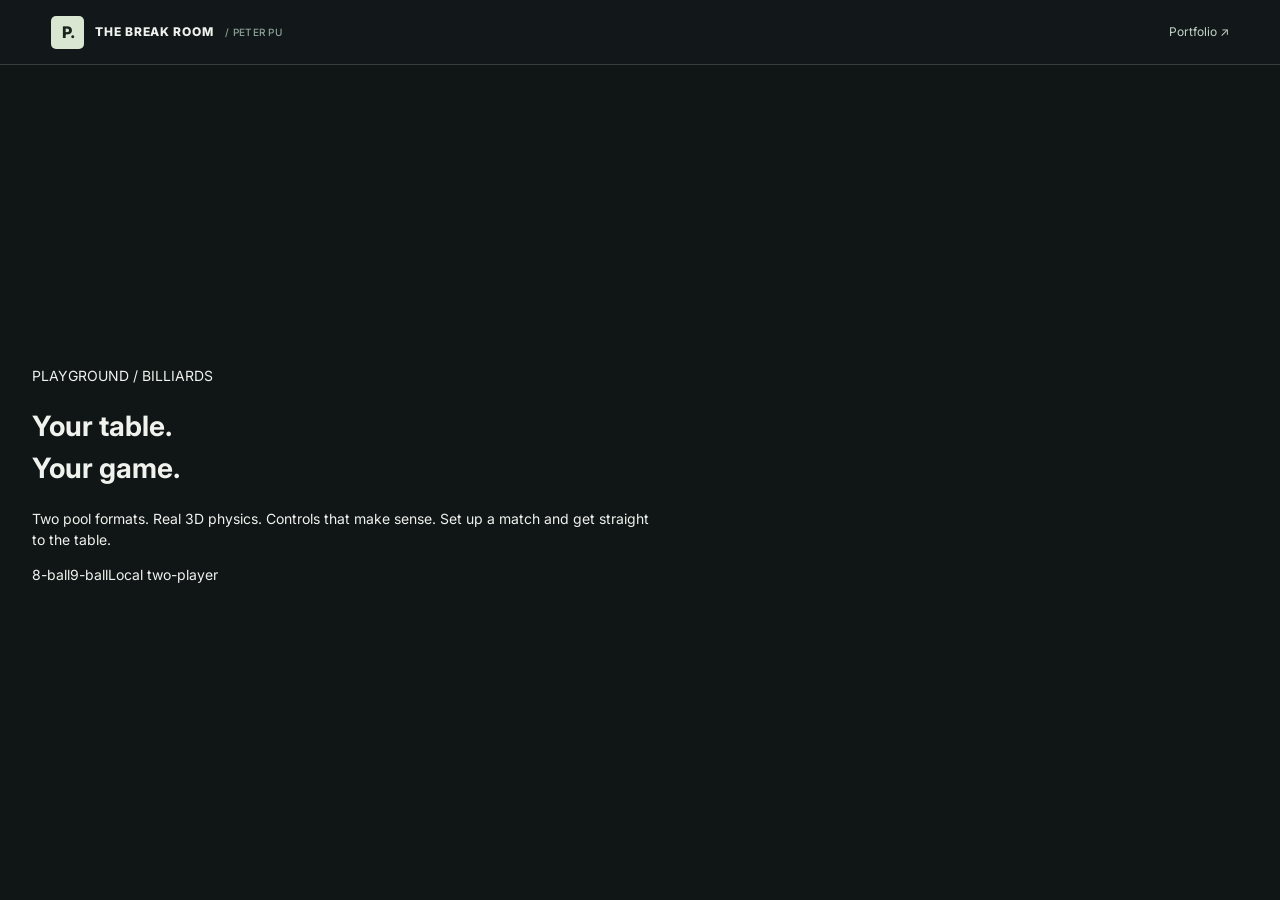
==== billiards.html @ 1c1b2f93 "Import current deployed personal website source" ====
<!doctype html>
<html lang="en"><head>
<meta charset="utf-8"><meta name="viewport" content="width=device-width,initial-scale=1">
<meta name="theme-color" content="#101516">
<meta name="description" content="The Break Room by Peter Pu. A focused 3D pool game with local 1v1 and computer matches.">
<title>The Break Room | Peter Pu</title>
<link rel="preconnect" href="https://fonts.googleapis.com">
<link href="https://fonts.googleapis.com/css2?family=Inter:wght@400;500;600;700;800&display=swap" rel="stylesheet">
<link rel="stylesheet" href="/billiards-page.css">
<script defer src="/billiards-page.js"></script>
</head><body>
<div class="app">
<header class="sitebar"><a class="identity" href="/"><span class="identity-mark">P.</span><span class="identity-title">THE BREAK ROOM <small>/ PETER PU</small></span></a>
<a href="/" class="siteback">Portfolio <span aria-hidden="true">↗</span></a></header>
<main id="lobby" class="lobby">
 <div class="intro"><div class="eyebrow"><span class="live-dot"></span> PLAYGROUND / BILLIARDS</div>
 <h1>Your table.<br><span>Your game.</span></h1><p>Two pool formats. Real 3D physics. Controls that make sense. Set up a match and get straight to the table.</p>
 <div class="subtle-tags"><span>8-ball</span><span>9-ball</span><span>Local two-player</span></div>
 <div class="table-preview" aria-hidden="true"><div class="preview-cloth"><span class="pocket p1"></span><span class="pocket p2"></span><span class="pocket p3"></span><span class="pocket p4"></span><s���q�^
---- billiards-page.css ----
:root{color-scheme:dark;--bg:#101516;--surface:#1a2122;--surface2:#222c2c;--line:#343f3d;--ink:#eff2ed;--sub:#98a9a0;--sage:#c7ddc6;--lime:#d4e2c8;--warm:#e5d6b5}
*{box-sizing:border-box}html,body{margin:0;min-height:100%;font:400 14px/1.5 Inter,system-ui,-apple-system,"Segoe UI",sans-serif;background:var(--bg);color:var(--ink)}body{overflow-x:hidden}button,input,select{font:inherit}button{cursor:pointer}button:focus-visible,a:focus-visible,input:focus-visible,select:focus-visible{outline:2px solid #d6e6d2;outline-offset:3px}a{color:inherit;text-decoration:none}a:hover{color:#e1f6dc}[hidden]{display:none!important}.app{min-height:100dvh;display:flex;flex-direction:column}
.sitebar{height:65px;flex:0 0 65px;display:flex;align-items:center;justify-content:space-between;gap:20px;padding:0 4%;background:#121819;border-bottom:1px solid var(--line)}.identity{display:flex;align-items:center;gap:11px}.identity-mark{display:grid;place-items:center;background:#d9e6d2;color:#19241c;height:33px;width:33px;border-radius:5px;font-size:16px;font-weight:800;letter-spacing:-.08em}.identity-title{font-size:12px;font-weight:800;letter-spacing:.06em}.identity-title small{font-size:10px;color:#8da398;margin-left:8px;font-weight:500;letter-spacing:.03em}.siteback{color:#c2d2c5;font-size:12px}
.lobby{width:min(1240px,calc(100% - 64px));margin:0 auto;flex:1;display:grid;grid-template-columns:minmax(0,1.08fr) minmax(390px,.87fr);align-items:center;gap:clamp(30px,6vw,108px);padding:65px 0 80px}.intro���q�^
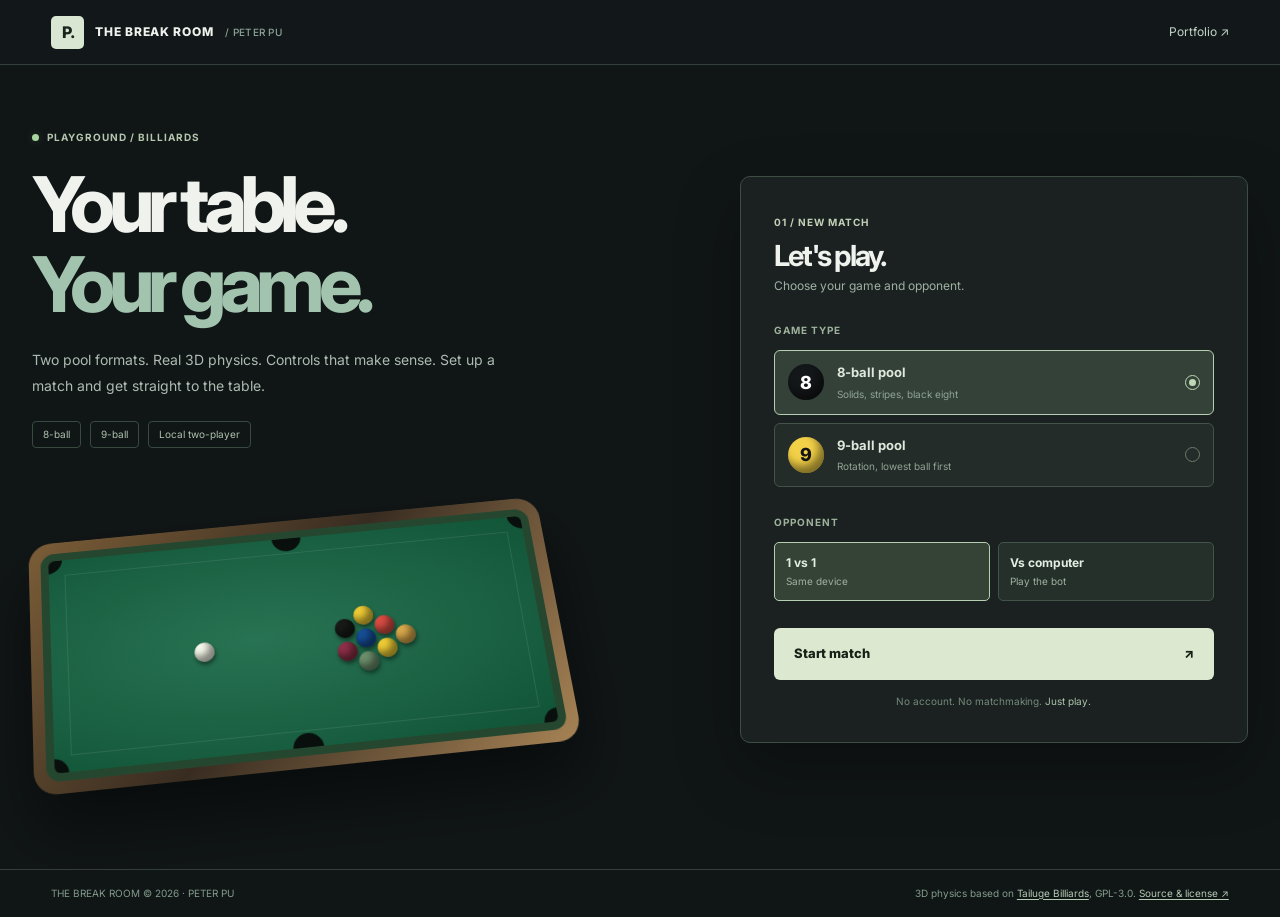
==== commit 8fd7512a: "Restore full website files from production deployment" ====
--- a/billiards.html
+++ b/billiards.html
@@ -16,4 +16,59 @@
  <div class="intro"><div class="eyebrow"><span class="live-dot"></span> PLAYGROUND / BILLIARDS</div>
  <h1>Your table.<br><span>Your game.</span></h1><p>Two pool formats. Real 3D physics. Controls that make sense. Set up a match and get straight to the table.</p>
  <div class="subtle-tags"><span>8-ball</span><span>9-ball</span><span>Local two-player</span></div>
- <div class="table-preview" aria-hidden="true"><div class="preview-cloth"><span class="pocket p1"></span><span class="pocket p2"></span><span class="pocket p3"></span><span class="pocket p4"></span><s���q�^+ <div class="table-preview" aria-hidden="true"><div class="preview-cloth"><span class="pocket p1"></span><span class="pocket p2"></span><span class="pocket p3"></span><span class="pocket p4"></span><span class="pocket p5"></span><span class="pocket p6"></span><span class="preview-cueball"></span><span class="preview-ball ball1"></span><span class="preview-ball ball2"></span><span class="preview-ball ball3"></span><span class="preview-ball ball4"></span><span class="preview-ball ball5"></span><span class="preview-ball ball6"></span><span class="preview-ball ball7"></span><span class="preview-ball ball8"></span></div></div>
+ </div>
+ <div class="setup" aria-label="New match settings">
+ <div class="setup-heading"><span>01 / NEW MATCH</span><h2>Let's play.</h2><p>Choose your game and opponent.</p></div>
+ <div class="control-group"><h3>GAME TYPE</h3>
+ <div class="game-options" role="group" aria-label="Game type">
+  <button class="game-option active" type="button" data-game="eightball" aria-pressed="true"><span class="game-icon eight"><i>8</i></span><span><strong>8-ball pool</strong><small>Solids, stripes, black eight</small></span><span class="choice-indicator" aria-hidden="true"></span></button>
+  <button class="game-option" type="button" data-game="nineball" aria-pressed="false"><span class="game-icon nine"><i>9</i></span><span><strong>9-ball pool</strong><small>Rotation, lowest ball first</small></span><span class="choice-indicator" aria-hidden="true"></span></button>
+ </div></div>
+ <div class="control-group"><h3>OPPONENT</h3><div class="opponent-options" role="group" aria-label="Opponent">
+ <button type="button" data-opponent="hotseat" class="active" aria-pressed="true"><strong>1 vs 1</strong><small>Same device</small></button>
+ <button type="button" data-opponent="bot" aria-pressed="false"><strong>Vs computer</strong><small>Play the bot</small></button></div>
+ <div class="bot-select" id="bot-select" hidden><label for="bot-level">BOT DIFFICULTY</label><select id="bot-level"><option value="TheFarJaw">Challenging</option><option value="ClawBreak">Casual</option></select></div></div>
+ <button class="primary-button" type="button" id="begin">Start match <span aria-hidden="true">↗</span></button>
+ <div class="setup-footer">No account. No matchmaking. <span>Just play.</span></div>
+ </div>
+</main>
+<section id="arena" class="arena" aria-label="Billiards match" hidden>
+ <div class="arena-bar"><button type="button" id="return-lobby" class="return-button"><span aria-hidden="true">←</span> Back to lobby</button><div class="match-heading"><strong id="match-title">8-ball</strong><span class="match-divider">/</span><span id="match-opponent">LOCAL 1V1</span></div><div class="arena-actions"><span class="turn-indicator" id="turn-indicator"><i class="live-dot"></i> Loading game</span><button type="button" id="camera-button">Overhead view</button><button type="button" id="restart-button">Restart ↻</button></div></div>
+ <div id="group-bar" class="group-bar" hidden aria-label="8-ball teams">
+   <div class="player-group current" id="group-player-0"><div class="group-ball" id="group-ball-0" aria-hidden="true"></div><div class="group-details"><strong id="group-name-0">PLAYER 1</strong><span id="group-role-0">OPEN TABLE</span></div><span class="current-marker" id="group-turn-0">TO PLAY</span></div>
+   <span class="group-divider" aria-hidden="true">VS</span>
+   <div class="player-group" id="group-player-1"><div class="group-ball" id="group-ball-1" aria-hidden="true"></div><div class="group-details"><strong id="group-name-1">PLAYER 2</strong><span id="group-role-1">OPEN TABLE</span></div><span class="current-marker" id="group-turn-1" hidden>TO PLAY</span></div>
+   <span class="group-hint" id="group-hint">Groups assigned after a legal pot</span>
+ </div>
+ <div class="match-result" id="match-result" hidden role="status"><div class="result-orb">8</div><div><strong id="result-title">Match finished</strong><span id="result-subtitle">The eight-ball decides the winner.</span></div><button id="result-replay" type="button">Watch replay ↗</button></div>
+ <div class="play-layout">
+ <div class="stage" id="stage"><iframe id="game-frame" title="3D billiards physics engine" src="about:blank" allow="fullscreen; autoplay" referrerpolicy="strict-origin-when-cross-origin"></iframe>
+  <div class="loading-layer" id="loading-layer"><div class="loader"></div><strong id="loading-title">Setting the table</strong><p>Loading the 3D game...</p></div>
+  <div class="stage-message" id="stage-message">Drag to aim in 3D</div>
+  <div class="stage-bottom"><span>DRAG ON TABLE TO AIM</span><span>SHOOT FROM THE PANEL <span aria-hidden="true">↗</span></span></div>
+ </div>
+ <aside class="shot-panel"><div class="panel-top"><div><div class="eyebrow">SHOT CONTROL</div><h2>Your next move.</h2></div><span id="shot-phase" class="shot-phase">READY</span></div>
+ <div class="panel-section aim-section"><div class="section-heading"><span>01</span><strong>Aim</strong><small>Drag on the table</small></div>
+ <div class="aim-row"><p>Use the table to point the cue. Fine-tune here.</p><div class="fine-buttons"><button type="button" data-nudge="-0.015" aria-label="Aim left">←</button><button type="button" data-nudge="0.015" aria-label="Aim right">→</button></div></div></div>
+ <div class="panel-section power-section"><div class="section-heading"><span>02</span><strong>Power</strong><output id="power-value" for="power-control">65%</output></div>
+ <input aria-label="Shot power" id="power-control" type="range" min="5" max="100" step="1" value="65">
+ <div class="power-endpoints"><span>SOFT</span><span>HARD</span></div>
+ <div class="power-presets" role="group" aria-label="Power presets"><button type="button" data-power="24">Soft</button><button class="active" type="button" data-power="55">Control</button><button type="button" data-power="88">Break</button></div></div>
+ <div class="panel-section spin-section"><div class="section-heading"><span>03</span><strong>Spin</strong><button class="reset-spin" type="button" id="reset-spin">Reset</button></div>
+ <div class="spin-content"><div class="spin-pad" id="spin-pad" role="slider" tabindex="0" aria-label="Cue tip position. Arrow keys adjust spin" aria-valuemin="-100" aria-valuemax="100" aria-valuenow="0"><div class="spin-line horizontal"></div><div class="spin-line vertical"></div><div class="spin-target" id="spin-target"></div><div class="spin-marker" id="spin-marker"></div></div>
+ <div class="spin-options"><button type="button" data-spin="0,0">Centre</button><button type="button" data-spin="0,.28">Follow</button><button type="button" data-spin="0,-.28">Draw</button><button type="button" data-spin=".26,0">Side</button><span id="spin-status">Centre hit</span></div></div></div>
+ <div class="panel-bottom"><button type="button" class="shoot-button" id="shoot-button" disabled><span id="shoot-label">Take shot</span><span>↗</span></button><div class="shot-feedback" id="shot-feedback"><span class="feedback-marker"></span><span id="feedback-text">Your shot is ready when the table loads.</span></div></div>
+ </aside></div>
+ <div class="arena-footer"><span>3D PHYSICS ENGINE / LOCAL SIMULATION</span><span id="last-shot">No shots yet</span><div class="replay-buttons"><button type="button" id="replay-shot" disabled>↺ Replay shot</button><button type="button" id="replay-match" disabled>▻ Replay match</button></div><button type="button" id="fullscreen-button">Fullscreen ⛶</button></div>
+ <div class="replay-overlay" id="replay-overlay" hidden role="dialog" aria-modal="true" aria-labelledby="replay-title">
+  <div class="replay-box"><header class="replay-header"><div><span class="eyebrow">THE BREAK ROOM / REPLAY</span><h2 id="replay-title">Replay</h2></div><button type="button" id="close-replay">✕ Close replay</button></header>
+  <div class="replay-screen"><iframe title="3D shot replay" id="replay-frame" src="about:blank" allow="fullscreen" referrerpolicy="strict-origin-when-cross-origin"></iframe><div class="replay-loading" id="replay-loading">Loading replay...</div></div>
+  <div class="replay-transport" aria-label="Replay playback controls"><div class="replay-speeds" role="group" aria-label="Playback speed"><span>SPEED</span><button type="button" data-replay-speed="1" aria-pressed="true" class="active">1×</button><button type="button" data-replay-speed="2" aria-pressed="false">2×</button><button type="button" data-replay-speed="4" aria-pressed="false">4×</button></div><div class="replay-jump"><button type="button" id="replay-previous" disabled><span>⏮</span> Previous shot</button><span class="replay-position" id="replay-position" aria-live="polite">Shot 1</span><button type="button" id="replay-next" disabled>Next shot <span>⏭</span></button></div></div>
+  <footer class="replay-footer"><span id="replay-message">Watch the shot from different camera angles.</span><div><button type="button" id="save-replay-video">↓ Save video</button><button type="button" id="watch-again">↺ Play again</button><button type="button" id="resume-match">Return to match ↗</button></div></footer></div>
+ </div>
+</section>
+<footer class="site-footer" id="site-footer"><span>THE BREAK ROOM © <span id="current-year">2026</span> · PETER PU</span>
+ <span>3D physics based on <a href="https://github.com/tailuge/billiards" target="_blank" rel="noopener noreferrer">Tailuge Billiards</a>, GPL-3.0. <a href="https://peter-pu-billiards-engine.vercel.app/SOURCE.txt" target="_blank" rel="noopener noreferrer">Source &amp; license ↗</a></span></footer>
+</div>
+</body></html>
--- a/billiards-page.css
+++ b/billiards-page.css
@@ -2,4 +2,82 @@
 :root{color-scheme:dark;--bg:#101516;--surface:#1a2122;--surface2:#222c2c;--line:#343f3d;--ink:#eff2ed;--sub:#98a9a0;--sage:#c7ddc6;--lime:#d4e2c8;--warm:#e5d6b5}
 *{box-sizing:border-box}html,body{margin:0;min-height:100%;font:400 14px/1.5 Inter,system-ui,-apple-system,"Segoe UI",sans-serif;background:var(--bg);color:var(--ink)}body{overflow-x:hidden}button,input,select{font:inherit}button{cursor:pointer}button:focus-visible,a:focus-visible,input:focus-visible,select:focus-visible{outline:2px solid #d6e6d2;outline-offset:3px}a{color:inherit;text-decoration:none}a:hover{color:#e1f6dc}[hidden]{display:none!important}.app{min-height:100dvh;display:flex;flex-direction:column}
 .sitebar{height:65px;flex:0 0 65px;display:flex;align-items:center;justify-content:space-between;gap:20px;padding:0 4%;background:#121819;border-bottom:1px solid var(--line)}.identity{display:flex;align-items:center;gap:11px}.identity-mark{display:grid;place-items:center;background:#d9e6d2;color:#19241c;height:33px;width:33px;border-radius:5px;font-size:16px;font-weight:800;letter-spacing:-.08em}.identity-title{font-size:12px;font-weight:800;letter-spacing:.06em}.identity-title small{font-size:10px;color:#8da398;margin-left:8px;font-weight:500;letter-spacing:.03em}.siteback{color:#c2d2c5;font-size:12px}
-.lobby{width:min(1240px,calc(100% - 64px));margin:0 auto;flex:1;display:grid;grid-template-columns:minmax(0,1.08fr) minmax(390px,.87fr);align-items:center;gap:clamp(30px,6vw,108px);padding:65px 0 80px}.intro���q�^+.lobby{width:min(1240px,calc(100% - 64px));margin:0 auto;flex:1;display:grid;grid-template-columns:minmax(0,1.08fr) minmax(390px,.87fr);align-items:center;gap:clamp(30px,6vw,108px);padding:65px 0 80px}.intro{padding:0 0 20px}.eyebrow{font-size:10px;color:#b5c6ae;font-weight:700;letter-spacing:.1em;display:flex;align-items:center;gap:8px}.live-dot{display:inline-block;height:7px;width:7px;background:#a8d59f;border-radius:50%;box-shadow:0 0 10px #9fd88d35;flex:0 0 auto}.intro h1{font-size:clamp(55px,6vw,92px);line-height:1.04;margin:20px 0 22px;font-weight:750;letter-spacing:-.085em}.intro h1 span{color:#a2c4ae}.intro p{max-width:480px;color:#adbbb1;font-size:14px;line-height:1.85;margin:0}.subtle-tags{display:flex;gap:9px;flex-wrap:wrap;margin-top:22px}.subtle-tags span{font-size:10px;padding:5px 10px;border:1px solid #384a40;border-radius:4px;color:#afc1b0}
+.table-preview{width:min(100%,530px);margin-top:62px;padding:12px;background:linear-gradient(130deg,#7b5d37,#382c21 48%,#a78355);border-radius:23px;box-shadow:0 35px 65px #0007;transform:perspective(950px) rotateX(17deg) rotateZ(-6deg)}.preview-cloth{height:235px;border-radius:14px;background:radial-gradient(ellipse at 42% 48%,#287353 0%,#125538 95%);border:8px solid #25472f;position:relative;overflow:hidden}.preview-cloth::before{content:"";position:absolute;inset:16px;border:1px solid #d0e5d01c}.pocket{position:absolute;width:30px;height:30px;background:#080f0d;border-radius:50%}.pocket.p1{top:-16px;left:-16px}.pocket.p2{top:-16px;left:calc(50% - 15px)}.pocket.p3{top:-16px;right:-16px}.pocket.p4{bottom:-16px;left:-16px}.pocket.p5{bottom:-16px;left:calc(50% - 15px)}.pocket.p6{bottom:-16px;right:-16px}.preview-cueball,.preview-ball{position:absolute;height:20px;width:20px;border-radius:50%;box-shadow:inset -5px -6px 7px #0007,1px 3px 4px #0007}.preview-cueball{background:#f4f7e9;left:29%;top:47%}.preview-ball{left:62%;top:48%}.ball1{background:#eecb35;transform:translate(0,-24px)}.ball2{background:#d94c43;transform:translate(20px,-12px)}.ball3{background:#164e97;transform:translate(0,0)}.ball4{background:#eecb35;transform:translate(20px,12px)}.ball5{background:#171a17;transform:translate(-20px,-12px)}.ball6{background:#8d2f47;transform:translate(-20px,12px)}.ball7{background:#d8a84b;transform:translate(40px,0)}.ball8{background:#6c8e6c;transform:translate(0,24px)}
+.setup{border:1px solid #3e4d43;background:#1a2120;border-radius:10px;padding:33px;box-shadow:0 26px 65px #0004}.setup-heading span{font-size:10px;font-weight:700;letter-spacing:.1em;color:#c3d0b7}.setup-heading h2{font-size:29px;letter-spacing:-.06em;margin:8px 0 4px;line-height:1.18}.setup-heading p{font-size:12px;color:#9fb1a3;margin:0}.control-group{margin-top:28px}.control-group h3{font-size:10px;color:#9eb19c;letter-spacing:.1em;margin:0 0 12px}.game-options{display:grid;gap:8px}.game-option{width:100%;text-align:left;display:flex;gap:13px;align-items:center;background:#232c28;border:1px solid #445349;border-radius:6px;color:#e0e8dd;padding:12px 13px}.game-option.active{border-color:#b5cfb0;background:#334138}.game-option:hover:not(.active){background:#2a3630}.game-option>span:nth-child(2){flex:1}.game-option strong,.game-option small{display:block}.game-option strong{font-size:13px;font-weight:700}.game-option small{color:#91a495;font-size:10px;margin-top:4px}.game-icon{height:36px;width:36px;flex:0 0 36px;border-radius:50%;display:grid;place-items:center;font-size:18px;font-weight:800;box-shadow:inset -5px -7px 8px #0007}.game-icon i{font-style:normal}.eight{background:#14171a;color:#fff}.nine{background:#f2d047;color:#151515}.snooker{background:#b82d36;color:#ffd4d6}.choice-indicator{height:15px;width:15px;border:1px solid #697d69;border-radius:50%;position:relative}.active .choice-indicator{border-color:#bed8b4}.active .choice-indicator::after{content:"";position:absolute;inset:3px;background:#bed8b4;border-radius:50%}.opponent-options{display:grid;grid-template-columns:1fr 1fr;gap:8px}.opponent-options button{padding:11px;background:#26302b;color:#e3eee2;border:1px solid #42544a;border-radius:5px;text-align:left}.opponent-options button.active{border-color:#b5cfb0;background:#354337}.opponent-options strong,.opponent-options small{display:block}.opponent-options strong{font-size:12px}.opponent-options small{font-size:10px;color:#9eb19e;margin-top:2px}.bot-select{display:flex;justify-content:space-between;gap:10px;align-items:center;margin-top:13px}.bot-select label{font-size:10px;letter-spacing:.07em;color:#9fb39f}.bot-select select{padding:9px;border:1px solid #4e6353;background:#252f28;color:#e6eee5;border-radius:5px;font-size:12px}.primary-button{background:#dce8cf;color:#162016;border:0;border-radius:6px;width:100%;margin-top:27px;padding:16px 20px;display:flex;align-items:center;justify-content:space-between;font-weight:800;font-size:13px}.primary-button:hover{background:#eef7e7}.setup-footer{font-size:10px;color:#748a7a;text-align:center;margin-top:14px}.setup-footer span{color:#adc5ad}
+.site-footer{min-height:48px;padding:12px 4%;display:flex;justify-content:space-between;align-items:center;gap:20px;border-top:1px solid var(--line);color:#829b8b;font-size:10px}.site-footer a{color:#b5cbb5;text-decoration:underline;text-underline-offset:2px}
+.arena{flex:1;min-height:0;display:flex;flex-direction:column}.arena-bar{display:flex;align-items:center;justify-content:space-between;gap:16px;min-height:62px;background:#171e1d;border-bottom:1px solid #3b4940;padding:8px 20px}.return-button{color:#d3e2d2;background:none;border:0;font-size:12px;padding:8px 2px}.return-button span{font-size:16px;margin-right:6px}.match-heading{display:flex;align-items:center;gap:12px;white-space:nowrap}.match-heading strong{font-size:15px;letter-spacing:-.035em}.match-heading span{font-size:10px;color:#95ab9a;font-weight:650}.arena-actions{display:flex;align-items:center;gap:9px}.arena-actions button,.arena-footer button{font-size:11px;border:1px solid #465950;border-radius:5px;padding:8px 12px;background:#25332b;color:#d5e3d2}.arena-actions button:hover,.arena-footer button:hover{background:#304438}.turn-indicator{font-size:11px;color:#c7dac8;white-space:nowrap;margin-right:9px;display:flex;align-items:center;gap:8px}
+.play-layout{display:grid;grid-template-columns:minmax(0,1fr) 302px;flex:1;min-height:0;overflow:hidden}.stage{position:relative;min-height:340px;overflow:hidden;background:#08130f}.stage iframe{display:block;height:100%;width:100%;border:0;background:#08130f}.loading-layer{position:absolute;inset:0;display:flex;flex-direction:column;align-items:center;justify-content:center;background:#0b1712;gap:14px;z-index:2;pointer-events:none}.loader{width:28px;height:28px;border:3px solid #526755;border-top-color:#d6e8c9;border-radius:50%;animation:spin .9s linear infinite}@keyframes spin{to{transform:rotate(360deg)}}.loading-layer strong{font-size:14px}.loading-layer p{font-size:11px;color:#869d8d;margin:0}.stage-message{position:absolute;top:15px;left:50%;transform:translateX(-50%);color:#e1ebdb;background:#132019df;border:1px solid #395c3b;padding:8px 15px;border-radius:30px;font-size:11px;font-weight:600;pointer-events:none;white-space:nowrap}.stage-bottom{position:absolute;bottom:12px;left:15px;right:15px;display:flex;justify-content:space-between;gap:15px;pointer-events:none;font-size:9px;color:#bad0b7;letter-spacing:.08em}.stage-bottom span{background:#102019bd;border-radius:5px;padding:6px 9px}
+.shot-panel{background:#1b2221;border-left:1px solid #3b4a42;min-height:0;display:flex;flex-direction:column;overflow:hidden}.panel-top{padding:17px 18px 11px;display:flex;align-items:center;justify-content:space-between;gap:10px;border-bottom:1px solid #334039}.panel-top .eyebrow{font-size:9px}.panel-top h2{font-size:18px;margin:4px 0 0;letter-spacing:-.055em}.shot-phase{font-size:9px;font-weight:700;color:#c1dac3;background:#2b3c31;border:1px solid #405944;padding:6px 9px;border-radius:4px}
+.panel-section{padding:13px 18px;border-bottom:1px solid #354139}.section-heading{display:flex;align-items:center;gap:9px;font-size:11px;margin-bottom:11px}.section-heading>span{color:#8aa78f;font-size:10px}.section-heading strong{font-size:12px}.section-heading small,.section-heading output,.section-heading .reset-spin{margin-left:auto;color:#b9d2b5;font-size:10px}.section-heading output{font-weight:750;color:#e8edda}.reset-spin{border:0;background:transparent;padding:3px;color:#c0d5b8;font-weight:600}.aim-row{display:flex;align-items:center;justify-content:space-between;gap:12px}.aim-row p{color:#91a99a;font-size:10px;line-height:1.5;max-width:128px;margin:0}.fine-buttons{display:flex;gap:7px}.fine-buttons button{width:44px;height:34px;background:#2a372e;border:1px solid #45614c;color:#e2eee0;border-radius:5px;font-size:15px}.fine-buttons button:hover{background:#364a3a}
+#power-control{width:100%;height:23px;display:block;accent-color:#cbe2c4;cursor:pointer;margin:0}.power-endpoints{display:flex;justify-content:space-between;font-size:9px;color:#829d86;margin:-1px 0 11px}.power-presets{display:grid;grid-template-columns:repeat(3,1fr);gap:6px}.power-presets button{padding:8px 2px;border:1px solid #465b4d;background:#27352d;color:#c7d8c6;border-radius:5px;font-size:10px;font-weight:600}.power-presets button.active{background:#d7e8cb;color:#172319;border-color:#d7e8cb}
+.spin-content{display:flex;align-items:center;gap:17px}.spin-pad{position:relative;flex:0 0 116px;width:116px;height:116px;border-radius:50%;border:1px solid #849b8e;background:radial-gradient(circle at 36% 34%,#f4f6ef 0%,#c7d0c9 70%,#a2aea2 100%);cursor:crosshair;touch-action:none;box-shadow:inset -8px -9px 14px #5b756338}.spin-line{position:absolute;pointer-events:none;background:#536d5a55}.spin-line.horizontal{height:1px;top:50%;left:10%;right:10%}.spin-line.vertical{width:1px;left:50%;top:10%;bottom:10%}.spin-target{position:absolute;inset:21%;border:1px dashed #71877765;border-radius:50%;pointer-events:none}.spin-marker{position:absolute;left:50%;top:50%;height:14px;width:14px;border-radius:50%;background:#b5753b;border:2px solid #724c31;transform:translate(-50%,-50%);box-shadow:0 1px 3px #0006;pointer-events:none}.spin-options{flex:1;display:grid;grid-template-columns:1fr 1fr;gap:6px}.spin-options button{padding:8px 3px;font-size:10px;border:1px solid #49604d;background:#2a362e;border-radius:4px;color:#d4dfd3}.spin-options button:hover{background:#39483c}.spin-options span{grid-column:1/3;color:#a5b9a9;font-size:10px;text-align:center;margin-top:4px}
+.panel-bottom{margin-top:auto;padding:13px 18px 17px}.shoot-button{width:100%;background:#dae9d0;color:#1c271e;border:0;border-radius:5px;padding:14px 15px;display:flex;align-items:center;justify-content:space-between;font-size:14px;font-weight:800}.shoot-button:hover:not(:disabled){background:#edfae3}.shoot-button:disabled{opacity:.38;cursor:not-allowed}.shot-feedback{margin-top:11px;display:flex;align-items:start;gap:8px;color:#99b19d;font-size:10px;min-height:22px;line-height:1.45}.feedback-marker{width:6px;height:6px;background:#a9d4a5;border-radius:50%;margin-top:4px;flex:none}
+.arena-footer{height:38px;min-height:38px;background:#141b1a;border-top:1px solid #3a4942;display:flex;align-items:center;justify-content:space-between;gap:20px;padding:5px 20px;font-size:10px;color:#839d8d}.arena-footer button{padding:5px 10px}.arena:fullscreen{height:100dvh;background:var(--bg)}
+@media(min-width:901px){body:has(#arena:not([hidden])){height:100dvh;overflow:hidden}.app:has(#arena:not([hidden])){height:100dvh;overflow:hidden}.app:has(#arena:not([hidden])) .site-footer{display:none}}
+@media(max-height:770px) and (min-width:901px){.arena-bar{min-height:53px}.panel-top{padding:10px 15px 7px}.panel-section{padding:9px 15px}.section-heading{margin-bottom:5px}.spin-pad{width:95px;height:95px;flex-basis:95px}.spin-content{gap:9px}.spin-options button{padding:6px 2px}.panel-bottom{padding:8px 15px}.shoot-button{padding:10px}.arena-footer{height:32px;min-height:32px}}
+@media(max-width:900px){.lobby{grid-template-columns:1fr;gap:30px;width:min(540px,calc(100% - 36px));padding:40px 0 50px}.intro h1{font-size:60px}.table-preview{display:none}.setup{padding:24px}.site-footer{flex-direction:column;text-align:center;gap:8px}.play-layout{grid-template-columns:1fr;grid-template-rows:minmax(330px,55dvh) auto;overflow:visible}.arena-bar{flex-wrap:wrap;padding:10px}.arena-actions{gap:5px}.arena-actions button{font-size:10px;padding:6px}.turn-indicator{font-size:10px}.match-heading{order:3;width:100%;justify-content:center}.shot-panel{width:100%;border-left:0;border-top:1px solid #3b4a42;padding:8px 12px 12px;display:grid;grid-template-columns:minmax(0,1fr) 126px;gap:7px;overflow:visible}.shot-panel .panel-top,.shot-panel .aim-section,.shot-panel .spin-section{display:none}.shot-panel .power-section{padding:5px;border:0;grid-column:1;grid-row:1}.shot-panel .panel-bottom{padding:5px;grid-column:2;grid-row:1;margin:0;display:flex;flex-direction:column;justify-content:center}.shot-panel .shoot-button{padding:12px 8px;font-size:11px}.shot-panel .shot-feedback{font-size:9px}.arena-footer{font-size:9px;padding:8px}.stage-bottom{display:none}.stage-message{font-size:10px}.app:has(#arena:not([hidden])) .site-footer{display:none}}
+@media(max-width:560px){.sitebar{height:54px;flex-basis:54px;padding:0 14px}.identity-title{font-size:10px}.identity-title small{font-size:8px}.lobby{padding:35px 0}.intro h1{font-size:54px}.intro p{font-size:13px}.setup{padding:20px}.arena-bar{min-height:55px}.play-layout{grid-template-rows:minmax(275px,53dvh) auto}.stage{min-height:275px}.stage-message{top:9px;padding:6px 9px}.arena-actions .turn-indicator{display:none}.arena-footer{min-height:35px}.arena-footer>span:first-child{display:none}}
+@media(prefers-reduced-motion:reduce){.loader{animation:none}}
+
+/* Eight-ball ownership is always visible, including before group assignment. */
+.group-bar{min-height:68px;display:flex;align-items:center;gap:13px;padding:10px 22px;background:#16211d;border-bottom:1px solid #3f5848}
+.player-group{display:flex;align-items:center;gap:10px;min-width:180px;padding:8px 13px;border:1px solid #405447;border-radius:6px;background:#233027;opacity:.74}
+.player-group.current{opacity:1;border-color:#b5d1ac;background:#354739}
+.group-ball{height:26px;width:26px;flex:0 0 26px;border-radius:50%;background:radial-gradient(circle at 35% 30%,#a6b5a6,#4d6454);border:2px solid #6c7c6f;box-shadow:inset -3px -4px 5px #14201555}
+.group-ball.solids{background:radial-gradient(circle at 35% 30%,#f6cf6f,#d1a338 65%,#97631a);border-color:#f2d57b}
+.group-ball.eight{display:grid;place-items:center;background:radial-gradient(circle at 32% 28%,#6a6d69,#141817 68%);border-color:#bcc6bb;color:#fff;font:800 11px Inter,system-ui,sans-serif;text-shadow:0 1px 1px #000}
+.group-ball.stripes{background:linear-gradient(180deg,#f0f0e9 0%,#efefe9 27%,#4b8ab4 27%,#3975a5 72%,#f0f0e9 72%);border-color:#e2e7e0}
+.group-details{display:flex;flex-direction:column;gap:2px}.group-details strong{font-size:10px;font-weight:750;letter-spacing:.07em;color:#e5f1e3}.group-details span{font-size:11px;color:#b1cbb1;font-weight:650}
+.current-marker{margin-left:auto;white-space:nowrap;color:#15261a;background:#c9e1c3;border-radius:3px;padding:3px 6px;font-size:9px;font-weight:800}
+.group-divider{font-size:10px;color:#829987;font-weight:750}.group-hint{margin-left:auto;font-size:10px;color:#90af95}
+@media(max-width:900px){.group-bar{gap:7px;padding:7px 10px;min-height:58px}.player-group{min-width:0;flex:1;padding:6px;gap:5px}.group-ball{width:19px;height:19px;flex-basis:19px}.group-details strong{font-size:9px}.group-details span{font-size:9px}.current-marker{display:none}.group-hint{display:none}}
+
+/* Replay controls and rule-based match result */
+.replay-buttons{display:flex;gap:8px;align-items:center;margin-left:auto}
+.arena-footer .replay-buttons button{white-space:nowrap;font-size:10px;padding:6px 11px;border:1px solid #586f5c;background:#2b3d32;color:#dff0da}
+.arena-footer .replay-buttons button:disabled{cursor:not-allowed;opacity:.4}
+.match-result{display:flex;gap:15px;align-items:center;min-height:66px;padding:10px 22px;background:#294032;border-bottom:1px solid #678466}
+.match-result[hidden]{display:none}
+.match-result .result-orb{width:39px;height:39px;border-radius:50%;background:#151719;border:2px solid #d9e6db;display:grid;place-items:center;color:white;font-weight:800;font-size:18px;box-shadow:inset -4px -5px 6px #0009;flex:none}
+.match-result>div:nth-child(2){display:flex;flex-direction:column;gap:2px}
+.match-result strong{font-size:15px;font-weight:800;color:#f0f6eb}
+.match-result span{font-size:11px;color:#b7d2b5}
+.match-result button{margin-left:auto;background:#e6ecd4;color:#1b2a20;border:0;border-radius:5px;padding:11px 15px;font-size:11px;font-weight:750;white-space:nowrap}
+.replay-overlay{position:fixed;inset:0;background:#08100eed;z-index:1000;display:flex;align-items:center;justify-content:center;padding:20px}
+.replay-overlay[hidden]{display:none}
+.replay-box{width:min(1180px,100%);height:min(860px,94dvh);background:#171e1b;border:1px solid #58725d;box-shadow:0 30px 100px #0009;border-radius:10px;display:flex;flex-direction:column;overflow:hidden}
+.replay-header{padding:15px 21px;display:flex;align-items:center;justify-content:space-between;gap:16px;background:#1d2a22;border-bottom:1px solid #465c49}
+.replay-header .eyebrow{font-size:10px}
+.replay-header h2{font-size:21px;letter-spacing:-.05em;margin:5px 0 0}
+.replay-header button,.replay-footer button{border:1px solid #59705d;background:#2b3e30;border-radius:5px;color:#e2f1df;padding:9px 13px;font-size:11px;font-weight:650;white-space:nowrap}
+.replay-screen{flex:1;position:relative;min-height:0;background:#09120e}
+.replay-screen iframe{width:100%;height:100%;border:0;background:#09120e}
+.replay-loading{position:absolute;inset:0;display:grid;place-items:center;color:#dfeddf;font-size:13px;background:#101d14;pointer-events:none}
+.replay-loading[hidden]{display:none}
+.replay-footer{padding:13px 18px;display:flex;gap:15px;justify-content:space-between;align-items:center;border-top:1px solid #405547;background:#1b2720}
+.replay-footer span{font-size:11px;color:#adc7ae}
+.replay-footer>div{display:flex;gap:8px;flex-wrap:wrap;justify-content:flex-end}.replay-footer button:disabled{opacity:.55;cursor:progress}#save-replay-video{background:#dcead4;color:#19241a;border-color:#dcead4}
+@media(max-width:900px){.replay-buttons{margin-left:0;gap:5px}.arena-footer .replay-buttons button{font-size:9px;padding:6px}.match-result{min-height:58px;padding:9px}.match-result button{padding:9px;font-size:10px}.match-result strong{font-size:12px}.replay-overlay{padding:8px}.replay-box{height:91dvh}.replay-footer{flex-direction:column;align-items:stretch}.replay-footer>div{justify-content:flex-end}}
+
+/* Native-physics replay transport, separate from the live match. */
+.replay-transport{padding:10px 18px;background:#1d2a22;border-top:1px solid #3b4d41;display:flex;align-items:center;justify-content:space-between;gap:14px}
+.replay-speeds{display:flex;align-items:center;gap:6px}
+.replay-speeds>span{font-size:10px;font-weight:700;color:#9eb8a1;letter-spacing:.06em;margin-right:6px}
+.replay-transport button{background:#2b3c31;color:#dceadd;border:1px solid #526954;border-radius:5px;padding:9px 15px;font:700 11px Inter,system-ui,sans-serif;cursor:pointer}
+.replay-transport button.active{background:#dcead4;color:#152019;border-color:#dcead4}
+.replay-transport button:disabled{opacity:.4;cursor:not-allowed}
+#replay-next{min-width:120px}#replay-next span{margin-left:10px}
+@media(max-width:560px){.replay-transport{padding:9px 11px;gap:7px}.replay-speeds>span{display:none}.replay-transport button{padding:8px 10px;font-size:10px}#replay-next{min-width:95px}#replay-next span{margin-left:3px}}
+
+/* Shot navigation stays within the replay overlay, independent of the live match */
+.replay-jump{display:flex;align-items:center;justify-content:flex-end;gap:8px}
+.replay-position{font:700 10px Inter,system-ui,sans-serif;white-space:nowrap;color:#c0d9c1;min-width:73px;text-align:center}
+#replay-previous{white-space:nowrap;min-width:131px}
+#replay-previous>span{margin-right:8px}
+@media(max-width:640px){
+ .replay-jump{gap:5px}
+ .replay-position{font-size:9px;min-width:53px}
+ #replay-previous,#replay-next{min-width:auto;white-space:normal;padding:8px 6px}
+ #replay-previous>span,#replay-next>span{display:none}
+}
